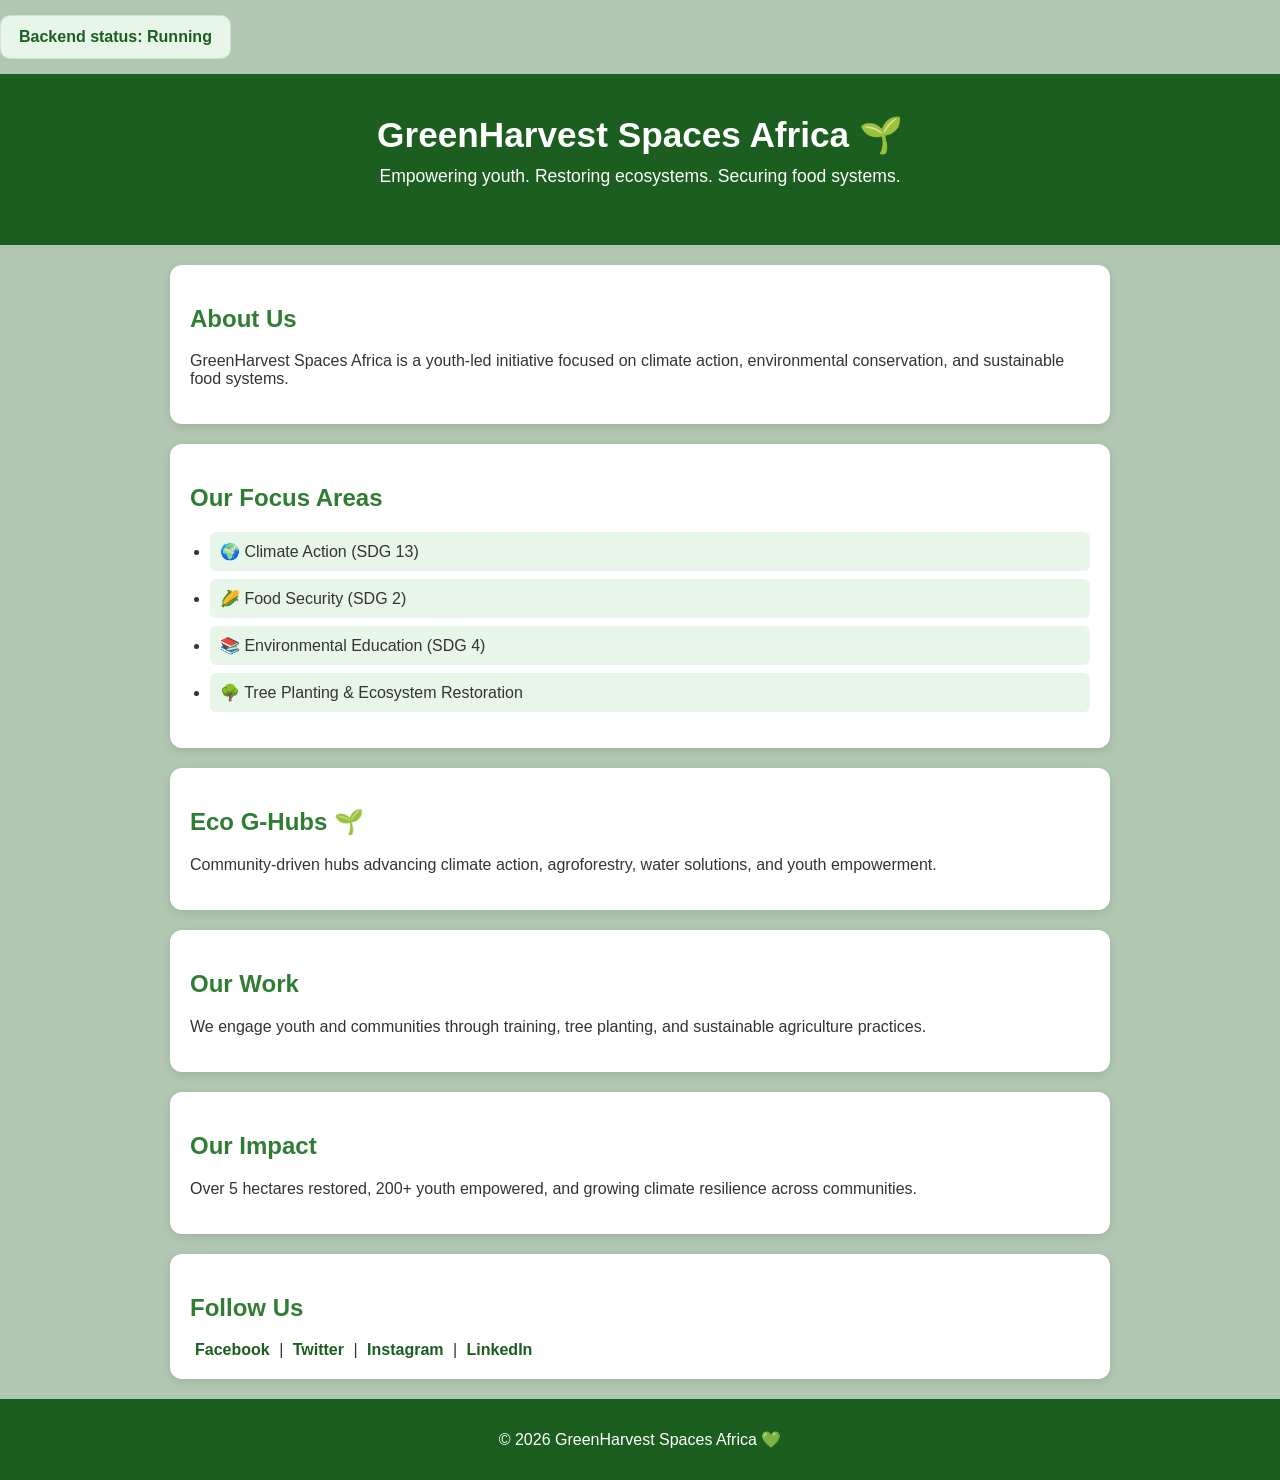
==== front-ai/index.html @ 1ca99ab9 "Organize project: separate front-end (frontend-ai) and back-end (backend-ai) folders" ====
<!DOCTYPE html>
<html lang="en">

<head>
    <meta charset="UTF-8">
    <meta name="viewport" content="width=device-width, initial-scale=1.0">
    <title>GreenHarvest Spaces Africa</title>
    <link rel="stylesheet" href="style.css">
</head>

<body>
    <div class="backend-status">Backend status: Running</div>

    <!-- HEADER -->
    <header>
        <h1>GreenHarvest Spaces Africa 🌱</h1>
        <p>Empowering youth. Restoring ecosystems. Securing food systems.</p>
    </header>

    <!-- ABOUT -->
    <section>
        <h2>About Us</h2>
        <p>
            GreenHarvest Spaces Africa is a youth-led initiative focused on climate action,
            environmental conservation, and sustainable food systems.
        </p>
    </section>

    <!-- FOCUS AREAS -->
    <section>
        <h2>Our Focus Areas</h2>

        <ul>
            <li>🌍 Climate Action (SDG 13)</li>
            <li>🌽 Food Security (SDG 2)</li>
            <li>📚 Environmental Education (SDG 4)</li>
            <li>🌳 Tree Planting & Ecosystem Restoration</li>
        </ul>
    </section>

    <!-- ECO G-HUBS -->
    <section>
        <h2>Eco G-Hubs 🌱</h2>
        <p>
            Community-driven hubs advancing climate action, agroforestry,
            water solutions, and youth empowerment.
        </p>
    </section>

    <!-- OUR WORK -->
    <section>
        <h2>Our Work</h2>
        <p>
            We engage youth and communities through training, tree planting,
            and sustainable agriculture practices.
        </p>
    </section>

    <!-- IMPACT -->
    <section>
        <h2>Our Impact</h2>
        <p>
            Over 5 hectares restored, 200+ youth empowered, and growing
            climate resilience across communities.
        </p>
    </section>

    <!-- SOCIAL MEDIA -->
    <section>
        <h2>Follow Us</h2>

        <a href="https://www.facebook.com/YourPage" target="_blank">Facebook</a> |
        <a href="https://twitter.com/greenhas" target="_blank">Twitter</a> |
        <a href="https://www.instagram.com/greenh.spaces" target="_blank">Instagram</a> |
        <a href="https://www.linkedin.com/company/greenharvestspaces" target="_blank">LinkedIn</a>

    </section>

    <!-- FOOTER -->
    <footer>
        <p>© 2026 GreenHarvest Spaces Africa 💚</p>
    </footer>

</body>

</html>
---- front-ai/style.css ----
body {
    margin: 0;
    font-family: Arial, sans-serif;
    background: #b1c7b1;
    color: #333;
}

/* HEADER (GREEN BANNER) */
header {
    background: #1b5e20;
    color: white;
    text-align: center;
    padding: 40px 20px;
}

header h1 {
    margin: 0;
    font-size: 2.2rem;
}

header p {
    margin-top: 10px;
    font-size: 1.1rem;
}

/* SECTIONS */
section {
    background: white;
    margin: 20px auto;
    padding: 20px;
    width: 90%;
    max-width: 900px;
    border-radius: 12px;
    box-shadow: 0 3px 10px rgba(0,0,0,0.1);
}

/* HEADINGS */
h2 {
    color: #2e7d32;
}

/* LIST STYLE */
ul {
    padding-left: 20px;
}

ul li {
    background: #e8f5e9;
    margin: 8px 0;
    padding: 10px;
    border-radius: 6px;
}

/* LINKS (SOCIAL MEDIA) */
section a {
    color: #1b5e20;
    text-decoration: none;
    font-weight: bold;
    margin: 0 5px;
}

section a:hover {
    text-decoration: underline;
}

.backend-status {
    text-align: center;
    margin: 15px auto;
    padding: 12px 18px;
    display: inline-block;
    background: #e8f5e9;
    color: #1b5e20;
    border: 1px solid #c8e6c9;
    border-radius: 10px;
    font-weight: bold;
}

/* FOOTER */
footer {
    text-align: center;
    padding: 15px;
    background: #1b5e20;
    color: white;
    margin-top: 20px;
}
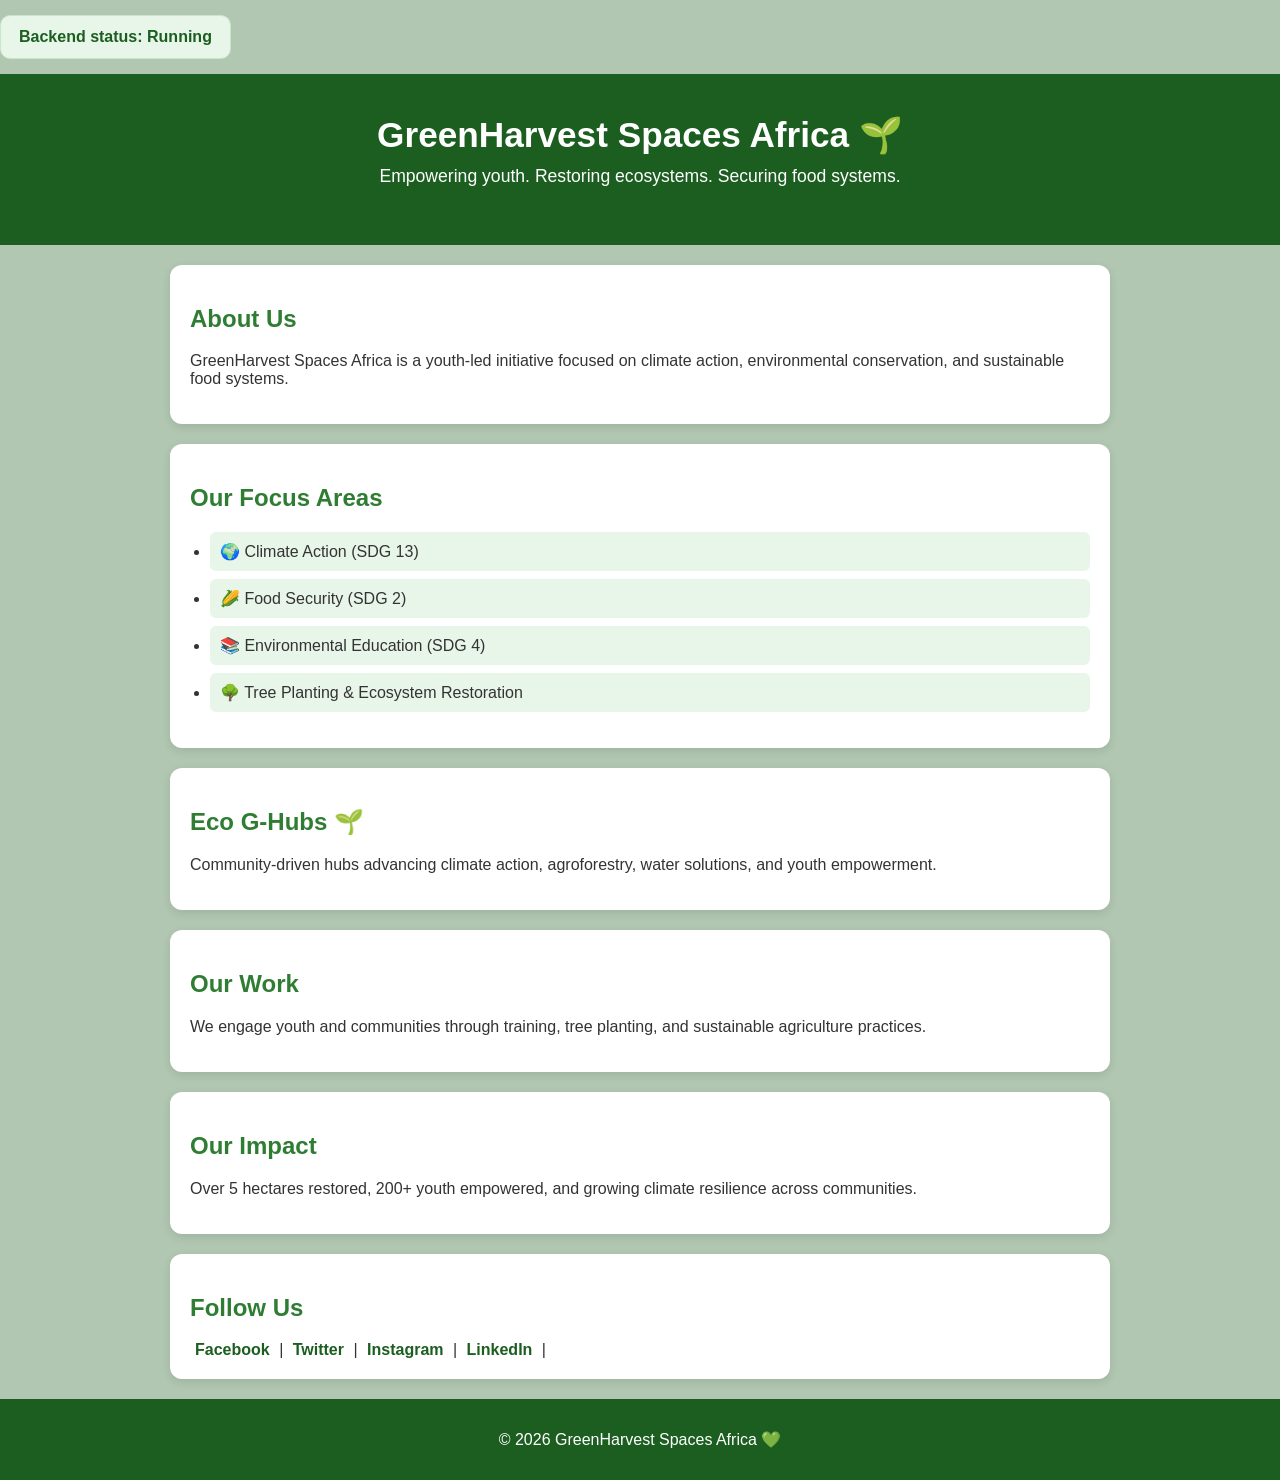
==== commit 81f71265: "save all and push" ====
--- a/front-ai/index.html
+++ b/front-ai/index.html
@@ -72,7 +72,8 @@
         <a href="https://www.facebook.com/YourPage" target="_blank">Facebook</a> |
         <a href="https://twitter.com/greenhas" target="_blank">Twitter</a> |
         <a href="https://www.instagram.com/greenh.spaces" target="_blank">Instagram</a> |
-        <a href="https://www.linkedin.com/company/greenharvestspaces" target="_blank">LinkedIn</a>
+        <a href="https://www.linkedin.com/company/greenharvest-spaces/" target="_blank">LinkedIn</a> |
+       
 
     </section>
 
